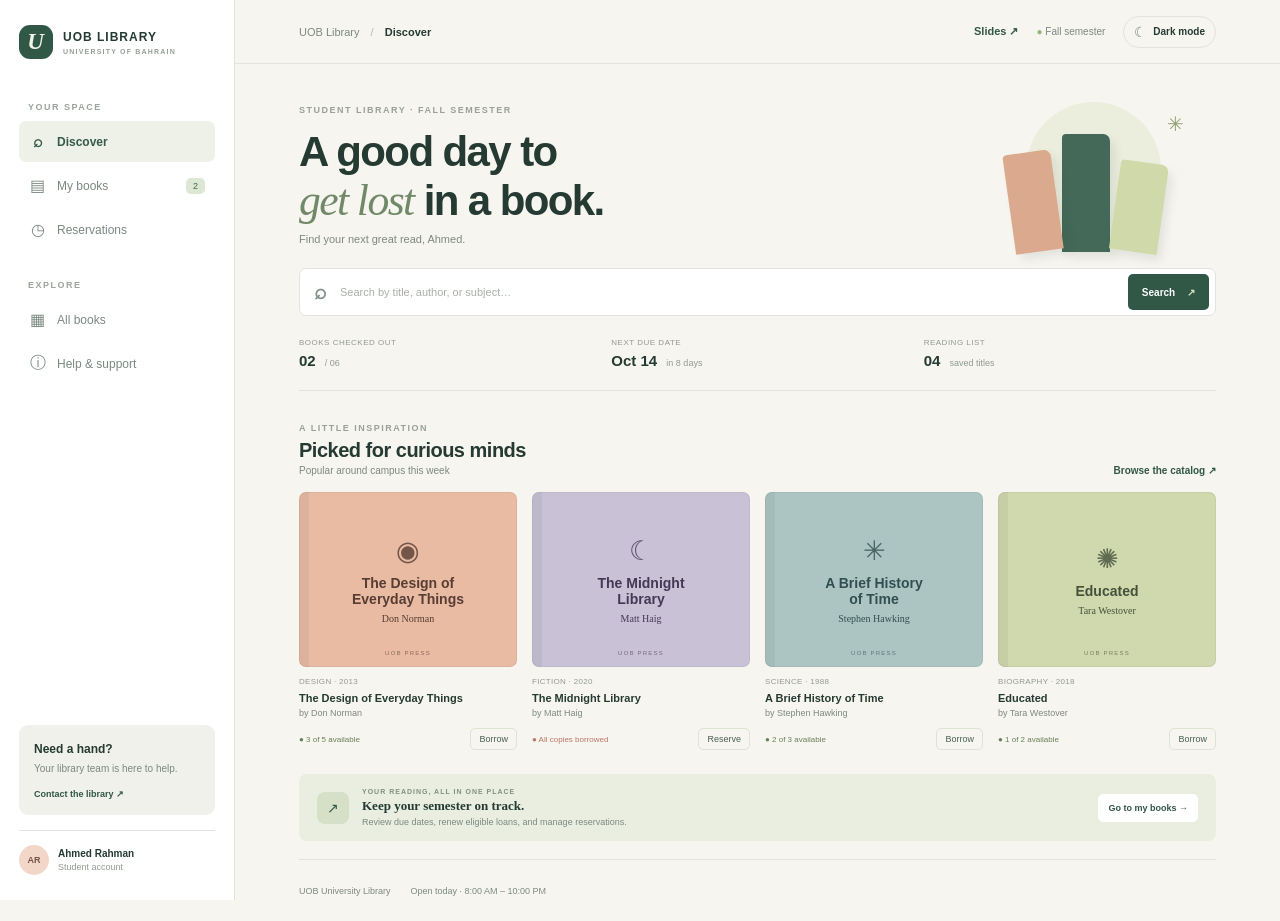
==== docs/index.html @ 2f58b1dc "201" ====
<!doctype html><html lang="en"><head><meta charset="utf-8"><meta name="viewport" content="width=device-width,initial-scale=1"><title>UOB Library · Student account</title><link rel="stylesheet" href="./app-assets/app.css"><script defer src="./app-assets/app.js"></script></head><body><div class="app-shell"><aside class="sidebar"><a class="brand" href="./index.html"><b>U</b><span>UOB LIBRARY<small>UNIVERSITY OF BAHRAIN</small></span></a><small class="nav-label">YOUR SPACE</small><a class="nav active" href="#discover"><i>⌕</i> Discover</a><a class="nav" href="#loans"><i>▤</i> My books <em>2</em></a><a class="nav" href="#reservations"><i>◷</i> Reservations</a><small class="nav-label explore">EXPLORE</small><a class="nav" href="#catalog"><i>▦</i> All books</a><a class="nav" href="#help"><i>ⓘ</i> Help & support</a><div class="side-bottom"><div class="help"><b>Need a hand?</b><p>Your library team is here to help.</p><span class="contact-display" aria-label="Contact the library, preview only">Contact the library ↗</span></div><div class="student"><span>AR</span><div><b>Ahmed Rahman</b><small>Student account</small></div></div></div></aside><main><header class="topbar"><div>UOB Library <span>/</span> <b>Discover</b></div><div class="top-tools"><a class="scenario-link" href="./slides/">Slides ↗</a><span class="term">● Fall semester</span><button id="themeToggle" class="theme" aria-label="Switch to dark mode"><span>☾</span><b>Dark mode</b></button></div></header><section class="content" id="discover"><div class="welcome"><div><small class="eyebrow">STUDENT LIBRARY · FALL SEMESTER</small><h1>A good day to<br><em>get lost</em> in a book.</h1><p>Find your next great read, Ahmed.</p></div><div class="art"><div class="sun"></div><i class="a"></i><i class="b"></i><i class="c"></i><span>✳</span></div></div><form class="search" id="searchForm"><b>⌕</b><input id="searchInput" placeholder="Search by title, author, or subject…" aria-label="Search books"><button>Search <span>↗</span></button></form><div class="stats"><div><small>BOOKS CHECKED OUT</small><b>02 <i>/ 06</i></b></div><div><small>NEXT DUE DATE</small><b>Oct 14 <i>in 8 days</i></b></div><div><small>READING LIST</small><b>04 <i>saved titles</i></b></div></div><section class="catalog" id="catalog"><div class="section-title"><div><small class="eyebrow">A LITTLE INSPIRATION</small><h2>Picked for curious minds</h2><p>Popular around campus this week</p></div><span>Browse the catalog ↗</span></div><div class="books-grid" id="bookGrid"><article class="book-card" data-search="the design of everyday things don norman design"><div class="cover peach"><span>◉</span><b>The Design of<br>Everyday Things</b><i>Don Norman</i><small>UOB PRESS</small></div><small class="category">DESIGN · 2013</small><h3>The Design of Everyday Things</h3><p>by Don Norman</p><div class="card-foot"><small>● 3 of 5 available</small><button class="action">Borrow</button></div></article><article class="book-card" data-search="the midnight library matt haig fiction"><div class="cover lilac"><span>☾</span><b>The Midnight<br>Library</b><i>Matt Haig</i><small>UOB PRESS</small></div><small class="category">FICTION · 2020</small><h3>The Midnight Library</h3><p>by Matt Haig</p><div class="card-foot"><small class="unavailable">● All copies borrowed</small><button class="action reserve">Reserve</button></div></article><article class="book-card" data-search="a brief history of time stephen hawking science"><div class="cover blue"><span>✳</span><b>A Brief History<br>of Time</b><i>Stephen Hawking</i><small>UOB PRESS</small></div><small class="category">SCIENCE · 1988</small><h3>A Brief History of Time</h3><p>by Stephen Hawking</p><div class="card-foot"><small>● 2 of 3 available</small><button class="action">Borrow</button></div></article><article class="book-card" data-search="educated tara westover biography"><div class="cover sage"><span>✺</span><b>Educated</b><i>Tara Westover</i><small>UOB PRESS</small></div><small class="category">BIOGRAPHY · 2018</small><h3>Educated</h3><p>by Tara Westover</p><div class="card-foot"><small>● 1 of 2 available</small><button class="action">Borrow</button></div></article></div><p id="empty" class="empty" hidden>No books match your search. Try a different title or author.</p></section><section class="loan-banner" id="loans"><div>↗</div><p><small>YOUR READING, ALL IN ONE PLACE</small><b>Keep your semester on track.</b><span>Review due dates, renew eligible loans, and manage reservations.</span></p><a href="#loans">Go to my books →</a></section><footer id="help">UOB University Library <span>Open today · 8:00 AM – 10:00 PM</span></footer></section></main></div></body></html>
---- docs/app-assets/app.css ----
:root{--bg:#f7f5ef;--surface:#fff;--ink:#243a32;--green:#315747;--sage:#dce7d4;--muted:#7b8980;--line:#e2e3dc;--coral:#d98b72;--gold:#d3b76f}*{box-sizing:border-box}body{margin:0;background:var(--bg);color:var(--ink);font:14px 'DM Sans',Arial,sans-serif;transition:background .3s,color .3s}.app-shell{min-height:100vh}.sidebar{position:fixed;inset:0 auto 0 0;width:235px;background:var(--surface);border-right:1px solid var(--line);padding:25px 19px;display:flex;flex-direction:column;z-index:2}.brand{display:flex;align-items:center;gap:10px;text-decoration:none;color:var(--ink);font-size:12px;font-weight:800;letter-spacing:1px;margin:0 0 43px}.brand>b{width:34px;height:34px;border-radius:11px;background:var(--green);color:#f2f3e7;display:grid;place-items:center;font:italic 700 23px Georgia}.brand small{display:block;font-size:7px;color:#95a097;letter-spacing:1.2px;margin-top:4px}.nav-label{font-size:9px;letter-spacing:1.5px;color:#9ba49c;font-weight:700;margin:0 0 9px 9px}.nav{height:41px;display:flex;align-items:center;gap:11px;padding:0 10px;margin-bottom:3px;border-radius:7px;color:var(--muted);text-decoration:none;font-size:12px}.nav.active{background:#edf1e7;color:#365a47;font-weight:700}.nav i{font-size:16px;font-style:normal;width:17px;text-align:center}.nav em{margin-left:auto;font-style:normal;font-size:9px;padding:3px 7px;border-radius:5px;background:var(--sage);color:#49624f}.nav-label.explore{margin-top:27px}.side-bottom{margin-top:auto}.help{padding:15px;background:#f0f1eb;border-radius:9px;margin-bottom:15px}.help b{font-size:12px}.help p{font-size:10px;color:var(--muted);margin:7px 0 10px}.help a{font-size:9px;color:var(--green);font-weight:700;text-decoration:none}.student{border-top:1px solid var(--line);padding-top:14px;display:flex;align-items:center;gap:9px}.student>span{width:30px;height:30px;border-radius:50%;display:grid;place-items:center;background:#f2d7c8;color:#765548;font-size:9px;font-weight:bold}.student b,.student small{display:block;font-size:10px}.student small{font-size:9px;color:#909b92;margin-top:3px}main{margin-left:235px}.topbar{height:64px;border-bottom:1px solid var(--line);display:flex;align-items:center;justify-content:space-between;padding:0 clamp(20px,5vw,70px);color:var(--muted);font-size:11px}.topbar>div:first-child span{padding:0 8px;color:#b7bdb5}.topbar b{color:var(--ink)}.top-tools{display:flex;gap:18px;align-items:center}.scenario-link{color:var(--green);text-decoration:none;font-weight:700}.term{font-size:10px}.term:first-letter{color:#98b578}.theme{border:1px solid var(--line);border-radius:20px;background:transparent;color:var(--ink);padding:7px 10px;display:flex;align-items:center;gap:6px;cursor:pointer;font-size:10px}.theme span{font-size:14px;color:#718968}.content{max-width:1160px;margin:auto;padding:36px clamp(20px,5vw,70px) 0}.welcome{min-height:168px;display:flex;justify-content:space-between;position:relative;overflow:hidden}.eyebrow{font-size:9px;letter-spacing:1.5px;color:#98a099;font-weight:700}.welcome h1{font:600 clamp(30px,3.5vw,42px)/1.12 Manrope,Arial,sans-serif;letter-spacing:-1.6px;margin:12px 0 8px}.welcome h1 em{font:italic 500 1.04em Georgia,serif;color:#718968}.welcome p{font-size:11px;color:var(--muted);margin:0}.art{width:200px;position:absolute;right:30px;top:2px;height:150px;display:flex;justify-content:center;align-items:flex-end;gap:5px}.sun{position:absolute;width:135px;height:135px;background:#eceedd;border-radius:50%;top:0;right:25px;z-index:-1}.art i{height:100px;width:48px;border-radius:4px 7px 0 0;background:#dba98d;box-shadow:5px 6px 10px #243a3218;transform:rotate(-8deg)}.art .b{height:118px;background:#456958;transform:none}.art .c{height:90px;background:#cfd9a9;transform:rotate(8deg)}.art span{position:absolute;right:2px;top:10px;color:#91a174;font-size:20px}.search{height:48px;background:var(--surface);border:1px solid var(--line);border-radius:7px;display:flex;align-items:center;padding:5px 6px 5px 14px}.search>b{font-size:21px;color:#829088;margin-right:11px}.search input{flex:1;min-width:0;border:0;background:none;outline:0;color:var(--ink);font:11px Arial}.search input::placeholder{color:#a8afa8}.search button{height:36px;padding:0 14px;border:0;background:var(--green);color:white;border-radius:5px;font-size:10px;font-weight:700;cursor:pointer}.search button span{padding-left:9px;color:#d5e2be}.stats{height:75px;border-bottom:1px solid var(--line);display:flex;align-items:center;justify-content:space-between;gap:20px}.stats>div{flex:1}.stats small{display:block;color:#909a92;font-size:8px;letter-spacing:.5px;margin-bottom:5px}.stats b{font:700 15px Manrope,Arial,sans-serif}.stats i{font:400 9px Arial;color:#909a92;margin-left:5px}.catalog{padding-top:27px}.section-title{display:flex;justify-content:space-between;align-items:end;margin-bottom:16px}.section-title h2{font:700 20px Manrope,Arial;margin:5px 0 3px;letter-spacing:-.5px}.section-title p{margin:0;color:var(--muted);font-size:10px}.section-title>span{font-size:10px;color:var(--green);font-weight:700}.books-grid{display:grid;grid-template-columns:repeat(4,minmax(0,1fr));gap:15px}.book-card{min-width:0}.cover{height:175px;border-radius:7px;display:flex;flex-direction:column;align-items:center;justify-content:center;position:relative;overflow:hidden;box-shadow:inset 0 0 0 1px #243a3210}.cover:before{content:'';position:absolute;left:0;top:0;bottom:0;width:10px;background:#243a3210}.cover.peach{background:#e9bba3;color:#573d33}.cover.lilac{background:#c9c1d5;color:#443954}.cover.blue{background:#acc4c2;color:#314f50}.cover.sage{background:#d0d8ad;color:#45513b}.cover>span{font-size:27px;margin-bottom:8px;opacity:.8}.cover>b{font:700 14px/1.15 Manrope,Arial;text-align:center;max-width:140px}.cover>i{font:10px Georgia;margin-top:6px}.cover>small{position:absolute;bottom:11px;font-size:6px;letter-spacing:1.2px;opacity:.65}.category{display:block;font-size:8px;color:#919a93;letter-spacing:.3px;margin-top:10px}.book-card h3{font:700 11px/1.4 Manrope,Arial;margin:5px 0 2px;white-space:nowrap;overflow:hidden;text-overflow:ellipsis}.book-card>p{margin:0;color:var(--muted);font-size:9px}.card-foot{display:flex;align-items:center;justify-content:space-between;margin-top:10px;gap:5px}.card-foot small{font-size:8px;color:#66805a;white-space:nowrap}.card-foot small.unavailable{color:#b87866}.action{border:1px solid #dce5d3;border-radius:5px;background:transparent;color:#49624f;padding:5px 8px;font-size:9px;cursor:pointer}.action:hover{background:var(--sage)}.empty{color:var(--muted);font-size:12px;padding:20px}.loan-banner{margin-top:24px;background:#e9eee1;border-radius:8px;padding:14px 18px;display:flex;align-items:center;gap:13px}.loan-banner>div{width:32px;height:32px;border-radius:8px;background:#d5e0c7;display:grid;place-items:center;color:var(--green)}.loan-banner p{display:grid;gap:3px;margin:0}.loan-banner small{font-size:7px;letter-spacing:1px;color:#82917e;font-weight:bold}.loan-banner p b{font:700 13px Manrope}.loan-banner p span{font-size:9px;color:var(--muted)}.loan-banner>a{margin-left:auto;text-decoration:none;background:var(--surface);border-radius:5px;padding:9px 10px;font-size:9px;color:var(--green);font-weight:700;white-space:nowrap}footer{height:62px;margin-top:18px;border-top:1px solid var(--line);display:flex;align-items:center;color:var(--muted);font-size:9px}footer span{margin-left:20px}
body.dark-mode{--bg:#18241f;--surface:#202f28;--ink:#edf1e8;--green:#bdd3a6;--sage:#2a4035;--muted:#b1beb4;--coral:#eba68d;--line:#3b4a41;background:var(--bg);color:var(--ink)}body.dark-mode .nav.active,body.dark-mode .help{background:#2a4035;color:#e4ebdc}body.dark-mode .sun{background:#2b4034}body.dark-mode .loan-banner{background:#26392f}body.dark-mode .loan-banner>div{background:#314a3b}body.dark-mode .cover.peach{background:#a96d54;color:#fff}body.dark-mode .cover.lilac{background:#605775;color:#fff}body.dark-mode .cover.blue{background:#496c6a;color:#fff}body.dark-mode .cover.sage{background:#687849;color:#fff}body.dark-mode .theme span{color:#e4ca82}body.dark-mode .action{border-color:#4c6253;color:#e1eadb}body.dark-mode .action:hover{background:#344b3c}
@media(max-width:950px){.sidebar{width:185px;padding:20px 12px}.main{margin-left:185px}main{margin-left:185px}.content{padding-left:28px;padding-right:28px}.cover{height:155px}.books-grid{grid-template-columns:repeat(2,minmax(0,1fr))}.cover{height:180px}}
@media(max-width:640px){.sidebar{width:57px;padding:16px 8px}.brand{margin:0 auto 33px}.brand span,.nav-label,.nav:not(.active) em,.nav:not(.active){font-size:0}.nav{justify-content:center;padding:0}.nav i{font-size:17px}.nav em{display:none}.side-bottom{display:none}main{margin-left:57px}.topbar{height:55px;padding:0 13px;font-size:9px}.top-tools{gap:8px}.term{display:none}.scenario-link{font-size:9px}.theme{padding:6px 8px}.theme b{font-size:9px}.content{padding:25px 14px 0}.welcome{min-height:155px}.welcome h1{font-size:29px}.art{right:-39px;opacity:.45}.stats{gap:8px}.stats small{font-size:7px}.stats b{font-size:13px}.stats i{display:block;margin:3px 0 0;font-size:8px}.section-title h2{font-size:16px}.section-title>span{font-size:8px}.books-grid{gap:11px}.cover{height:145px}.cover>b{font-size:12px}.book-card h3{font-size:10px}.card-foot{flex-wrap:wrap}.card-foot small{font-size:7px}.loan-banner{padding:12px;flex-wrap:wrap}.loan-banner p{max-width:230px}.loan-banner p span{font-size:8px}.loan-banner>a{margin-left:45px;margin-top:2px}footer{height:auto;padding:14px 0;flex-wrap:wrap;gap:7px}footer span{margin-left:0;width:100%}}
@media(max-width:640px){.topbar>div:first-child{font-size:8px;white-space:nowrap}.top-tools{gap:6px}.scenario-link{font-size:8px;white-space:nowrap}.theme{padding:6px 7px}.theme b{font-size:8px}}

.contact-display{display:inline-block;color:var(--green);font-size:9px;font-weight:700;text-decoration:none;cursor:default;pointer-events:none}
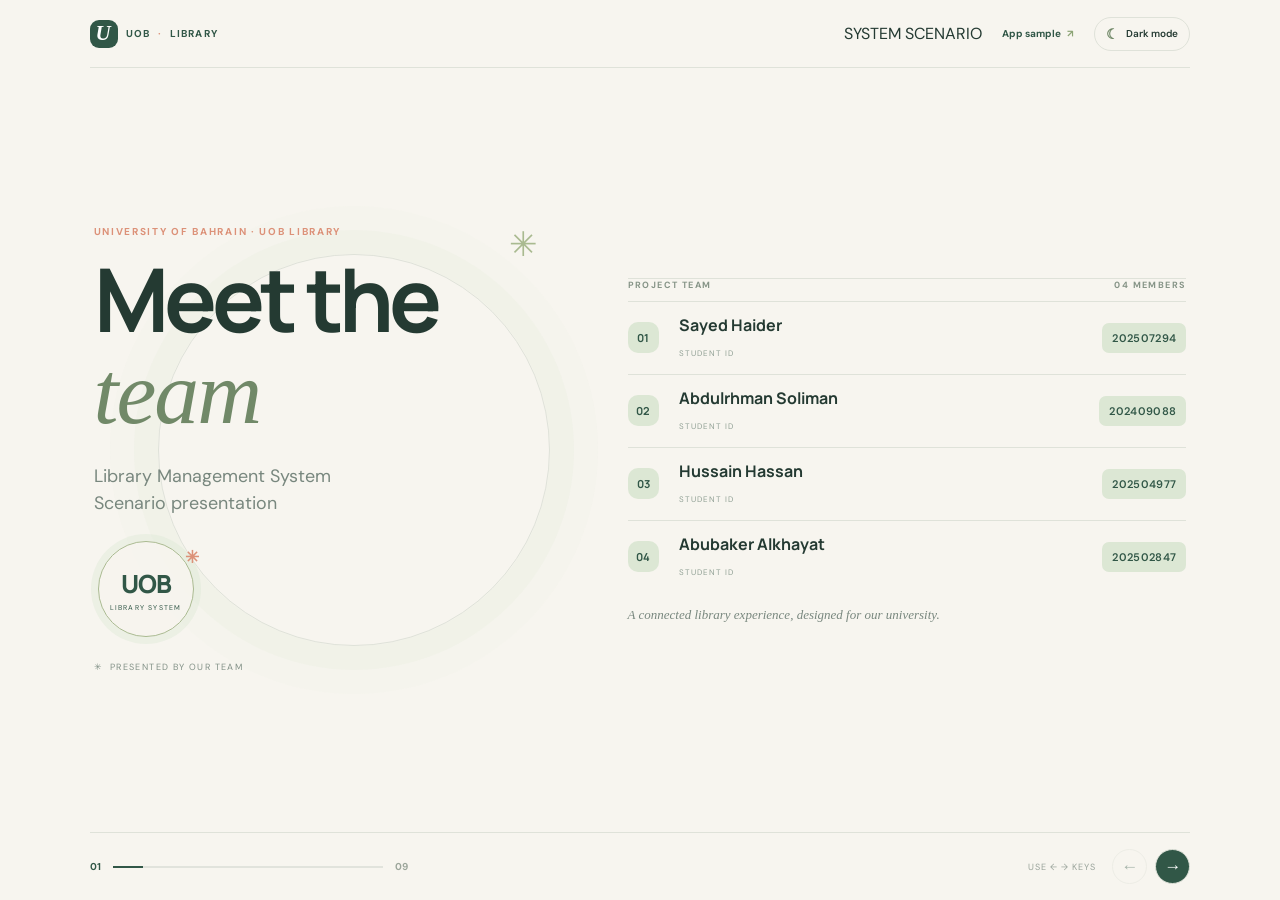
==== commit e70ce797: "201" ====
--- a/docs/index.html
+++ b/docs/index.html
@@ -1,5 +1,16 @@
-<!doctype html><html lang="en"><head><meta charset="utf-8"><meta name="viewport" content="width=device-width,initial-scale=1"><title>UOB Library · Student account</title><link rel="stylesheet" href="./app-assets/app.css"><script defer src="./app-assets/app.js"></script></head><body><div class="app-shell"><aside class="sidebar"><a class="brand" href="./index.html"><b>U</b><span>UOB LIBRARY<small>UNIVERSITY OF BAHRAIN</small></span></a><small class="nav-label">YOUR SPACE</small><a class="nav active" href="#discover"><i>⌕</i> Discover</a><a class="nav" href="#loans"><i>▤</i> My books <em>2</em></a><a class="nav" href="#reservations"><i>◷</i> Reservations</a><small class="nav-label explore">EXPLORE</small><a class="nav" href="#catalog"><i>▦</i> All books</a><a class="nav" href="#help"><i>ⓘ</i> Help & support</a><div class="side-bottom"><div class="help"><b>Need a hand?</b><p>Your library team is here to help.</p><span class="contact-display" aria-label="Contact the library, preview only">Contact the library ↗</span></div><div class="student"><span>AR</span><div><b>Ahmed Rahman</b><small>Student account</small></div></div></div></aside><main><header class="topbar"><div>UOB Library <span>/</span> <b>Discover</b></div><div class="top-tools"><a class="scenario-link" href="./slides/">Slides ↗</a><span class="term">● Fall semester</span><button id="themeToggle" class="theme" aria-label="Switch to dark mode"><span>☾</span><b>Dark mode</b></button></div></header><section class="content" id="discover"><div class="welcome"><div><small class="eyebrow">STUDENT LIBRARY · FALL SEMESTER</small><h1>A good day to<br><em>get lost</em> in a book.</h1><p>Find your next great read, Ahmed.</p></div><div class="art"><div class="sun"></div><i class="a"></i><i class="b"></i><i class="c"></i><span>✳</span></div></div><form class="search" id="searchForm"><b>⌕</b><input id="searchInput" placeholder="Search by title, author, or subject…" aria-label="Search books"><button>Search <span>↗</span></button></form><div class="stats"><div><small>BOOKS CHECKED OUT</small><b>02 <i>/ 06</i></b></div><div><small>NEXT DUE DATE</small><b>Oct 14 <i>in 8 days</i></b></div><div><small>READING LIST</small><b>04 <i>saved titles</i></b></div></div><section class="catalog" id="catalog"><div class="section-title"><div><small class="eyebrow">A LITTLE INSPIRATION</small><h2>Picked for curious minds</h2><p>Popular around campus this week</p></div><span>Browse the catalog ↗</span></div><div class="books-grid" id="bookGrid"><article class="book-card" data-search="the design of everyday things don norman design"><div class="cover peach"><span>◉</span><b>The Design of<br>Everyday Things</b><i>Don Norman</i><small>UOB PRESS</small></div><small class="category">DESIGN · 2013</small><h3>The Design of Everyday Things</h3><p>by Don Norman</p><div class="card-foot"><small>● 3 of 5 available</small><button class="action">Borrow</button></div></article><article class="book-card" data-search="the midnight library matt haig fiction"><div class="cover lilac"><span>☾</span><b>The Midnight<br>Library</b><i>Matt Haig</i><small>UOB PRESS</small></div><small class="category">FICTION · 2020</small><h3>The Midnight Library</h3><p>by Matt Haig</p><div class="card-foot"><small class="unavailable">● All copies borrowed</small><button class="action reserve">Reserve</button></div></article><article class="book-card" data-search="a brief history of time stephen hawking science"><div class="cover blue"><span>✳</span><b>A Brief History<br>of Time</b><i>Stephen Hawking</i><small>UOB PRESS</small></div><small class="category">SCIENCE · 1988</small><h3>A Brief History of Time</h3><p>by Stephen Hawking</p><div class="card-foot"><small>● 2 of 3 available</small><button class="action">Borrow</button></div></article><article class="book-card" data-search="educated tara westover biography"><div class="cover sage"><span>✺</span><b>Educated</b><i>Tara Westover</i><small>UOB PRESS</small></div><small class="category">BIOGRAPHY · 2018</small><h3>Educated</h3><p>by Tara Westover</p><div class="card-foot"><small>● 1 of 2 available</small><button class="action">Borrow</button></div></article></div><p id="empty" class="empty" hidden>No books match your search. Try a different title or author.</p></section><section class="loan-banner" id="loans"><div>↗</div><p><small>YOUR READING, ALL IN ONE PLACE</small><b>Keep your semester on track.</b><span>Review due dates, renew eligible loans, and manage reservations.</span></p><a href="#loans">Go to my books →</a></section><footer id="help">UOB University Library <span>Open today · 8:00 AM – 10:00 PM</span></footer></section></main></div></body></html>
+<!doctype html><html lang="en"><head><meta charset="utf-8"><meta name="viewport" content="width=device-width,initial-scale=1"><title>UOB Library — Scenario</title><link rel="stylesheet" href="./presentation-assets/slides.css"><script defer src="./presentation-assets/slides.js"></script></head><body><main class="deck"><header><a href="./index.html" class="brand"><b>U</b> UOB <i>·</i> LIBRARY</a><div class="head-tools"><span>SYSTEM SCENARIO</span><a class="app-link" href="./app/">App sample <b>↗</b></a><button class="theme-toggle" id="themeToggle" type="button" aria-label="Switch to dark mode" title="Switch to dark mode"><span aria-hidden="true">☾</span><b>Dark mode</b></button></div></header><div class="stage" aria-live="polite">
+<section class="slide team-slide active" aria-label="Project team"><div class="team-intro"><p class="eyebrow">UNIVERSITY OF BAHRAIN · UOB LIBRARY</p><h1>Meet the<br><em>team</em></h1><p class="sub">Library Management System<br>Scenario presentation</p><div class="team-seal" aria-hidden="true"><span>UOB</span><i>LIBRARY SYSTEM</i><b>✳</b></div><small>✳ &nbsp;PRESENTED BY OUR TEAM</small></div><div class="team-roster"><div class="team-roster-head"><span>PROJECT TEAM</span><span>04 MEMBERS</span></div><article class="team-card"><span class="team-index">01</span><div><h3>Sayed Haider</h3><small>STUDENT ID</small></div><b>202507294</b></article><article class="team-card"><span class="team-index">02</span><div><h3>Abdulrhman Soliman</h3><small>STUDENT ID</small></div><b>202409088</b></article><article class="team-card"><span class="team-index">03</span><div><h3>Hussain Hassan</h3><small>STUDENT ID</small></div><b>202504977</b></article><article class="team-card"><span class="team-index">04</span><div><h3>Abubaker Alkhayat</h3><small>STUDENT ID</small></div><b>202502847</b></article><p class="team-note">A connected library experience, designed for our university.</p></div></section>
+<section class="slide cover"><div><p class="eyebrow">UNIVERSITY LIBRARY · SYSTEM OVERVIEW</p><h1>Library<br>Management<br><em>System</em></h1><p class="sub">A student-centered scenario for finding books, managing loans, and supporting library staff.</p><small>✳ &nbsp;SCENARIO PRESENTATION · 9 SLIDES</small></div><div class="books"><div class="sun"></div><i class="book one">READ</i><i class="book two">LEARN</i><i class="book three">GROW</i><b>✳</b></div></section>
+<section class="slide"><p class="eyebrow">01 — THE PEOPLE</p><h2>One library.<br><em>Three perspectives.</em></h2><p class="sub">The LMS connects the people who use and run the university library.</p><div class="rows"><article><b>01</b><div><h3>Students</h3><p>Search the catalog, reserve books, and manage active loans.</p></div><span>↗</span></article><article><b>02</b><div><h3>Librarians</h3><p>Maintain inventory and member records; check books in and out.</p></div><span>⌕</span></article><article><b>03</b><div><h3>Administrators</h3><p>Review circulation, popular titles, overdue books, and fines.</p></div><span>▥</span></article></div><blockquote>One shared system keeps catalog, loan, reservation, and report data in sync.</blockquote></section>
+<section class="slide"><p class="eyebrow">02 — STUDENT JOURNEY</p><h2>Ahmed’s path<br><em>through the library</em></h2><p class="sub">From course reading to a completed return.</p><div class="journey"><article><b>01</b><h3>Sign in</h3><p>University account</p></article><article><b>02</b><h3>Search</h3><p>Find a title</p></article><article><b>03</b><h3>Reserve</h3><p>Join the queue</p></article><article><b>04</b><h3>Collect</h3><p>Check out</p></article><article><b>05</b><h3>Renew</h3><p>If eligible</p></article><article><b>06</b><h3>Return</h3><p>Close the loan</p></article></div><div class="note"><b>LIVE RECORDS</b><span>Availability and loan details update as each action happens.</span></div></section>
+<section class="slide"><p class="eyebrow">03 — RESERVATIONS & CHECKOUT</p><h2>When every copy<br><em>is already borrowed</em></h2><div class="reserve"><div class="cover-art"><small>UOB</small><b>THE<br>COURSE<br>TEXTBOOK</b><i>University Press</i><p>● &nbsp;0 copies available</p></div><div class="flow"><article><b>01</b><div><h3>Search the catalog</h3><p>See title, author, category, publication details, and availability.</p></div></article><article><b>02</b><div><h3>Join the reservation queue</h3><p>The LMS records Ahmed’s request and queue position.</p></div></article><article><b>03</b><div><h3>Get a collection notice</h3><p>A return updates availability and triggers a notification.</p></div></article><article><b>04</b><div><h3>Check out with a librarian</h3><p>Account verified; checkout and due dates are recorded.</p></div></article></div></div><blockquote>At checkout, the book status changes from available to borrowed.</blockquote></section>
+<section class="slide"><p class="eyebrow">04 — LOANS & RETURNS</p><h2>A loan that<br><em>keeps moving</em></h2><div class="stages"><article><b>◷</b><small>BEFORE DUE DATE</small><h3>A timely reminder</h3><p>The system reminds Ahmed a few days before the loan is due.</p></article><article><b>↻</b><small>RENEWAL REQUEST</small><h3>Check eligibility</h3><p>Renewal is allowed when Ahmed qualifies and nobody else reserved the book.</p></article><article><b>✓</b><small>AT THE DESK</small><h3>Return and update</h3><p>An on-time return restores availability without a fine.</p></article></div><div class="note"><strong>Returned late?</strong><span>The LMS calculates fines under library rules and can send overdue notices.</span></div></section>
+<section class="slide"><p class="eyebrow">05 — LIBRARIAN WORKSPACE</p><h2>The collection,<br><em>well cared for</em></h2><div class="librarian"><div class="inventory"><small>INVENTORY</small><h3>Add new books to the catalog.</h3><p>Enter title, author, ISBN, category, and copy count.</p><div class="stack"><i></i><i></i><i></i><b>+ NEW TITLE</b></div></div><div class="list"><article><b>↗</b><div><h3>Checkout & return</h3><p>Record circulation and keep availability current.</p></div></article><article><b>◎</b><div><h3>Member profiles</h3><p>Update contact details and borrowing history.</p></div></article><article><b>≋</b><div><h3>Account verification</h3><p>Confirm student accounts at the service desk.</p></div></article></div></div></section>
+<section class="slide"><p class="eyebrow">06 — ADMINISTRATION</p><h2>Reports that help<br><em>the library plan</em></h2><p class="sub">Administrators can see how the collection is being used.</p><div class="reports"><article><b>01</b><h3>Circulation</h3><p>Books borrowed and returned over a selected period.</p><div class="bars"><i></i><i></i><i></i><i></i><i></i><i></i><i></i></div></article><article><b>02</b><h3>Popular titles</h3><p>Books with the highest student demand.</p><hr><hr><hr></article><article><b>03</b><h3>Overdue books</h3><p>Items past their due dates.</p><hr><hr><hr></article><article><b>04</b><h3>Unpaid fines</h3><p>Outstanding member balances.</p><strong class="money">$ —</strong></article></div><blockquote>Reports can guide collection planning and show where service needs attention.</blockquote></section>
+<section class="slide"><p class="eyebrow">07 — THE BIG PICTURE</p><h2>A more connected<br><em>library experience</em></h2><p class="sub">One system supports the full cycle of library service.</p><div class="cycle"><span>AUTHENTICATE</span>→<span>DISCOVER</span>→<span>RESERVE</span>→<span>BORROW</span>→<span>RENEW</span>→<span>RETURN</span></div><div class="outcomes"><article><small>STUDENTS</small><p>Find and manage the books they need.</p></article><article><small>LIBRARIANS</small><p>Keep records and inventory current.</p></article><article><small>UNIVERSITY</small><p>Understand how its collection is used.</p></article></div><blockquote>Library resources become easier to find, manage, and improve.</blockquote></section>
+</div><footer><div class="progress"><b id="count">01</b><div><i id="fill"></i></div><span id="total">09</span></div><div class="controls"><small>USE ← → KEYS</small><button id="prev" aria-label="Previous slide">←</button><button id="next" aria-label="Next slide">→</button></div></footer></main></body></html>
 
 
 
 
+
--- a/docs/presentation-assets/slides.css
+++ b/docs/presentation-assets/slides.css
@@ -0,0 +1,44 @@
+@import url('https://fonts.googleapis.com/css2?family=DM+Sans:wght@400;500;600;700&family=Manrope:wght@400;500;600;700;800&display=swap');:root{--bg:#f7f5ef;--ink:#243a32;--green:#315747;--sage:#dce7d4;--muted:#78877e;--coral:#dc9178;--line:#dfe2d9;--serif:Georgia,serif}*{box-sizing:border-box}body{margin:0;background:var(--bg);color:var(--ink);font-family:'DM Sans',sans-serif}.deck{height:100dvh;min-height:560px;padding:0 clamp(22px,7vw,110px);display:flex;flex-direction:column;max-width:1600px;margin:auto;overflow:hidden}header,footer{height:68px;flex:none;display:flex;align-items:center;justify-content:space-between;border-bottom:1px solid var(--line);z-index:4}header>span{font-size:9px;letter-spacing:1.3px;color:#96a097;font-weight:bold}.brand{font-size:10px;letter-spacing:1.1px;font-weight:bold;text-decoration:none;color:var(--green);display:flex;gap:8px;align-items:center}.brand b{background:var(--green);border-radius:9px;width:28px;height:28px;display:grid;place-items:center;color:white;font:italic bold 21px Georgia}.brand i{color:var(--coral);font-style:normal}.stage{flex:1;min-height:0;position:relative}.slide{position:absolute;inset:0;display:flex;flex-direction:column;justify-content:center;padding:30px 4px;opacity:0;visibility:hidden;transform:translateX(42px) scale(.99);transition:opacity .45s,transform .6s cubic-bezier(.2,.75,.2,1),visibility .45s}.slide.active{opacity:1;visibility:visible;transform:none}.slide.enter{animation:enter .55s both}@keyframes enter{from{opacity:0;transform:translateY(16px)}to{opacity:1;transform:none}}.eyebrow{color:var(--coral);font-size:10px;letter-spacing:1.7px;font-weight:bold;margin:0 0 17px}.slide h1,.slide h2{font:700 clamp(40px,5.7vw,72px)/1.04 Manrope,sans-serif;letter-spacing:-3px;margin:0}.slide h1 em,.slide h2 em{font:italic 500 1.02em var(--serif);color:#718968;letter-spacing:-2px}.sub{font-size:clamp(15px,1.65vw,20px);color:var(--muted);line-height:1.5;margin:17px 0 26px;max-width:700px}.slide small{color:#829187;letter-spacing:1.2px;font-size:9px}.cover{display:grid;grid-template-columns:1fr 1fr;align-items:center}.cover h1{font-size:clamp(55px,7vw,90px);line-height:.98;letter-spacing:-5px}.cover .sub{max-width:500px;margin:24px 0 28px}.books{height:min(58vh,440px);position:relative;display:flex;justify-content:center;align-items:flex-end;gap:13px;padding-bottom:13%;isolation:isolate}.sun{position:absolute;width:min(29vw,340px);aspect-ratio:1;border-radius:50%;background:#eceedd;top:5%;left:17%;z-index:-1;animation:breathe 4s infinite}.book{width:24%;max-width:130px;min-width:80px;border-radius:5px 9px 2px 2px;box-shadow:9px 14px 25px #243a321a;display:grid;place-items:center;writing-mode:vertical-rl;transform:rotate(180deg);font-style:normal;font-weight:bold;letter-spacing:2px;font-size:10px;animation:float 4s ease-in-out infinite}.one{height:58%;background:#dba98d;color:#573d33;rotate:9deg}.two{height:74%;background:#456958;color:white;animation-delay:.25s}.three{height:62%;background:#cfd9a9;color:#49563c;rotate:-8deg;animation-delay:.45s}.books>b{position:absolute;right:9%;top:11%;font-size:30px;color:#8da077;animation:spin 16s linear infinite}@keyframes float{50%{translate:0 -9px}}@keyframes breathe{50%{scale:1.05}}@keyframes spin{to{rotate:360deg}}.rows{max-width:930px;border-top:1px solid var(--line)}.rows article{min-height:77px;border-bottom:1px solid var(--line);display:grid;grid-template-columns:45px 1fr 35px;gap:14px;align-items:center}.rows article>b,.flow article>b{color:var(--coral);font-size:13px}.rows h3,.journey h3,.flow h3,.stages h3,.list h3{font:700 17px Manrope,sans-serif;margin:0 0 4px}.rows p,.journey p,.flow p,.stages p,.list p{margin:0;color:var(--muted);font-size:13px;line-height:1.4}.rows article>span{width:30px;height:30px;background:var(--sage);border-radius:50%;display:grid;place-items:center;color:var(--green)}blockquote{border-left:2px solid #a9ba90;padding:4px 0 4px 14px;color:#617565;font:italic 16px var(--serif);margin:24px 0 0}.journey{position:relative;display:grid;grid-template-columns:repeat(6,1fr);gap:9px;margin:24px 0 32px}.journey:before{content:'';position:absolute;left:20px;right:20px;top:23px;border-top:1px solid #cfd8c8;z-index:-1;animation:draw 1s .2s both;transform-origin:left}@keyframes draw{from{scale:0 1}to{scale:1 1}}.journey b{width:47px;height:47px;background:var(--sage);border-radius:13px;display:grid;place-items:center;margin-bottom:13px;box-shadow:0 0 0 6px var(--bg);font:700 14px Manrope;color:var(--green)}.journey article:last-child b{background:var(--green);color:white}.journey h3{font-size:14px}.journey p{font-size:11px}.note{padding:16px 20px;background:#edf1e7;border-radius:8px;display:flex;gap:22px;align-items:center;color:#58695d;font-size:14px}.note>b{white-space:nowrap;letter-spacing:1px;font-size:9px;color:var(--green)}.reserve{display:grid;grid-template-columns:.7fr 1.3fr;gap:clamp(26px,6vw,85px);align-items:center;margin-top:18px}.cover-art{height:228px;width:156px;background:#496b59;color:#eef1e6;border-radius:4px 8px 2px 2px;box-shadow:12px 15px 26px #1d332b20;padding:17px;display:flex;flex-direction:column;justify-content:space-between;margin:auto;transform:rotate(-4deg);animation:bookin .7s both}.cover-art small{color:#e4ebdd}.cover-art b{font:700 20px/1.1 Manrope}.cover-art i{font:italic 11px var(--serif)}.cover-art p{position:absolute;bottom:-41px;left:0;width:100%;text-align:center;color:#a96c59;font-size:11px;white-space:nowrap}.flow article{display:grid;grid-template-columns:34px 1fr;gap:12px;margin-bottom:17px}.flow h3{font-size:15px}.flow p{font-size:12px}.stages{display:grid;grid-template-columns:repeat(3,1fr);gap:36px;margin:38px 0 34px}.stages article{position:relative}.stages article>b{width:42px;height:42px;display:grid;place-items:center;background:var(--sage);border-radius:50%;font-size:20px;color:var(--green);margin-bottom:17px;box-shadow:0 0 0 7px var(--bg)}.stages small{color:var(--coral);font-size:9px}.stages h3{margin:9px 0 7px}.stages p{max-width:280px}.note strong{color:var(--green);white-space:nowrap}.librarian{display:grid;grid-template-columns:1fr 1fr;gap:7vw;margin-top:27px}.inventory{border-right:1px solid var(--line);padding-right:35px}.inventory>small{color:var(--coral);font-size:9px;font-weight:bold}.inventory h3{font:700 24px Manrope;margin:12px 0 9px}.inventory p{color:var(--muted);line-height:1.5;max-width:400px}.stack{display:flex;align-items:flex-end;gap:5px;height:65px;margin-top:21px}.stack i{width:17px;height:45px;background:#dba98d;border-radius:3px 3px 0 0;animation:stack .5s both}.stack i:nth-child(2){height:59px;background:#496958;animation-delay:.12s}.stack i:nth-child(3){height:52px;background:#cfd9a9;animation-delay:.22s}.stack b{font-size:9px;color:#879487;margin:0 0 7px 5px;letter-spacing:1px}@keyframes stack{from{transform:scaleY(0);transform-origin:bottom}to{transform:scaleY(1);transform-origin:bottom}}.list article{display:grid;grid-template-columns:38px 1fr;gap:12px;padding:14px 0;border-bottom:1px solid var(--line)}.list article>b{width:30px;height:30px;background:#edf1e7;color:#698064;border-radius:9px;display:grid;place-items:center}.list h3{font-size:15px}.list p{font-size:12px}.reports{display:grid;grid-template-columns:repeat(4,1fr);gap:18px}.reports article{position:relative;border-top:2px solid #c9d4bf;padding:15px 5px 8px 0;min-height:158px}.reports article>b{position:absolute;right:0;top:14px;color:#98a496;font-size:10px}.reports h3{font:700 15px Manrope;margin:9px 0 6px}.reports p{font-size:11px;line-height:1.45;color:var(--muted);min-height:33px}.reports hr{border:0;height:5px;background:#dce4d4;border-radius:4px;margin:7px 0;width:70%}.reports hr:nth-of-type(2){width:54%}.reports hr:nth-of-type(3){width:83%}.bars{height:35px;display:flex;align-items:flex-end;gap:6px}.bars i{width:11px;background:#9bae83;border-radius:3px 3px 0 0;height:40%;animation:bar .65s both}.bars i:nth-child(2){height:65%}.bars i:nth-child(3){height:48%}.bars i:nth-child(4){height:83%}.bars i:nth-child(5){height:58%}.bars i:nth-child(6){height:100%}.bars i:nth-child(7){height:72%}@keyframes bar{from{scale:1 0;transform-origin:bottom}to{scale:1 1;transform-origin:bottom}}.money{font:700 25px Manrope;color:#a5b38e}.cycle{display:flex;flex-wrap:wrap;align-items:center;gap:clamp(7px,1.1vw,16px);margin:28px 0 35px;font:700 clamp(9px,1.2vw,14px) Manrope}.cycle span{white-space:nowrap}.cycle{color:#81966d}.outcomes{display:grid;grid-template-columns:repeat(3,1fr);border-top:1px solid var(--line);border-bottom:1px solid var(--line)}.outcomes article{padding:17px 15px 17px 0}.outcomes article+article{border-left:1px solid var(--line);padding-left:18px}.outcomes small{color:var(--coral);font-size:8px;letter-spacing:1px}.outcomes p{font-size:13px;color:var(--muted);margin:7px 0 0}footer{border:0;border-top:1px solid var(--line)}.progress{display:flex;align-items:center;gap:12px;font-size:10px;color:var(--green);font-weight:bold}.progress>div{height:2px;width:min(25vw,270px);background:#e1e3dc}.progress i{display:block;height:100%;background:var(--green);width:12.5%;transition:width .45s}.progress span{color:#9ca69b}.controls{display:flex;align-items:center;gap:8px}.controls small{font-size:9px;letter-spacing:1px;color:#99a39a;margin-right:8px}.controls button{width:35px;height:35px;border:1px solid var(--line);border-radius:50%;background:transparent;color:var(--green);font-size:17px;cursor:pointer}.controls button:last-child{background:var(--green);color:white}.controls button:disabled{opacity:.4;cursor:default}
+@media(max-width:700px){.deck{padding:0 20px;min-height:520px}header,footer{height:56px}.cover{grid-template-columns:1fr}.books{position:absolute;right:-25px;bottom:55px;width:48vw;height:34vh;opacity:.35;z-index:-1}.slide h2{font-size:clamp(35px,10vw,52px);letter-spacing:-2px}.slide h2 em{letter-spacing:-1px}.cover h1{font-size:clamp(52px,14vw,75px)}.sub{font-size:14px;margin:12px 0 18px}.rows article{min-height:67px;grid-template-columns:32px 1fr 28px;gap:8px}.rows h3{font-size:15px}.rows p{font-size:11px}.journey{grid-template-columns:repeat(3,1fr);gap:15px 8px;margin:15px 0 20px}.journey:before{display:none}.journey b{width:38px;height:38px;margin-bottom:7px;box-shadow:none}.journey h3{font-size:13px}.journey p{font-size:10px}.note{display:block;padding:12px 14px;font-size:12px}.note span{display:block;margin-top:5px}.reserve{grid-template-columns:104px 1fr;gap:16px}.cover-art{width:100px;height:150px;padding:11px}.cover-art b{font-size:14px}.cover-art p{font-size:9px;bottom:-36px}.flow article{grid-template-columns:24px 1fr;gap:7px;margin-bottom:12px}.flow h3{font-size:12px}.flow p{font-size:10px}.stages{grid-template-columns:1fr;gap:12px;margin:18px 0}.stages article{display:grid;grid-template-columns:34px 1fr;column-gap:10px;align-items:center}.stages article>b{grid-row:1/4;width:31px;height:31px;margin:0;box-shadow:0 0 0 4px var(--bg)}.stages small{font-size:7px}.stages h3{font-size:13px;margin:2px 0}.stages p{font-size:10px;max-width:none}.librarian{grid-template-columns:1fr;gap:5px;margin-top:12px}.inventory{border:0;border-bottom:1px solid var(--line);padding:0 0 10px}.inventory h3{font-size:18px;margin:6px 0}.inventory p{font-size:11px;margin:4px 0}.stack{display:none}.list article{padding:8px 0;grid-template-columns:29px 1fr;gap:8px}.list article>b{width:25px;height:25px}.list h3{font-size:12px}.list p{font-size:10px}.reports{grid-template-columns:repeat(2,1fr);gap:0 14px}.reports article{min-height:120px;padding-top:9px}.reports h3{font-size:13px;margin:7px 0 4px}.reports p{font-size:10px;min-height:30px}.cycle{gap:7px;font-size:8px;margin:17px 0}.outcomes article{padding:12px 6px 12px 0}.outcomes article+article{padding-left:9px}.outcomes small{font-size:7px}.outcomes p{font-size:10px}.controls small{display:none}.progress>div{width:24vw}.slide{padding:18px 0}blockquote{font-size:14px;margin-top:15px}}
+@media(prefers-reduced-motion:reduce){*,*::before,*::after{animation-duration:.01ms!important;animation-iteration-count:1!important;transition-duration:.01ms!important}}
+
+/* Theme control */
+header .head-tools{display:flex;align-items:center;gap:20px} .theme-toggle{display:flex;align-items:center;gap:7px;border:1px solid var(--line);border-radius:20px;background:transparent;color:var(--ink);padding:7px 11px;font:600 10px 'DM Sans',sans-serif;cursor:pointer;transition:background .25s,border-color .25s,transform .2s}.theme-toggle:hover{transform:translateY(-1px);background:#edf1e7}.theme-toggle span{font-size:14px;color:#718968}.theme-toggle b{font-weight:600}body{transition:background .3s,color .3s}body.dark-mode{--bg:#18241f;--ink:#edf1e8;--green:#bdd3a6;--sage:#2a4035;--muted:#b1beb4;--coral:#eba68d;--line:#3b4a41;background:var(--bg);color:var(--ink)}body.dark-mode .sun{background:#2b4034}body.dark-mode .note{background:#26392f;color:#d2ded1}body.dark-mode .journey b{box-shadow:0 0 0 6px var(--bg)}body.dark-mode .stages article>b{box-shadow:0 0 0 7px var(--bg)}body.dark-mode .cover-art{background:#365745;color:#f0f2e9}body.dark-mode .book.one{background:#a96d54;color:#fff}body.dark-mode .book.two{background:#315442}body.dark-mode .book.three{background:#8c9d68;color:#fff}body.dark-mode .controls button:last-child{background:#bdd3a6;color:#18241f;border-color:#bdd3a6}body.dark-mode .theme-toggle{color:var(--ink)}body.dark-mode .theme-toggle:hover{background:#26392f}body.dark-mode .theme-toggle span{color:#e4ca82}
+@media(max-width:700px){header .head-tools{gap:9px}.head-tools>span{font-size:7px}.theme-toggle{padding:6px 8px}.theme-toggle b{font-size:9px}}
+.app-link{color:var(--green);font-size:10px;font-weight:700;text-decoration:none;white-space:nowrap}.app-link b{padding-left:4px;color:#8ca475}@media(max-width:700px){.app-link{font-size:9px}}
+.app-link{white-space:nowrap}.head-tools{gap:14px}@media(max-width:700px){.head-tools>span{display:none}.head-tools{gap:7px}}
+
+/* Opening team slide */
+.team-slide{display:grid;grid-template-columns:.9fr 1.1fr;align-items:center;gap:clamp(28px,6vw,92px)}
+.team-intro{position:relative;isolation:isolate;padding:12px 0}
+.team-intro:before{content:"";position:absolute;z-index:-1;width:clamp(220px,31vw,390px);aspect-ratio:1;border:1px solid var(--line);border-radius:50%;left:14%;top:50%;translate:0 -50%;box-shadow:0 0 0 24px color-mix(in srgb,var(--sage) 18%,transparent),0 0 0 48px color-mix(in srgb,var(--sage) 10%,transparent);animation:team-orbit 14s linear infinite}
+.team-intro:after{content:"✳";position:absolute;z-index:-1;right:3%;top:2%;color:#a9ba90;font-size:34px;animation:team-twinkle 3s ease-in-out infinite}
+.team-intro h1{font-size:clamp(54px,7vw,88px);line-height:.98;letter-spacing:-5px}
+.team-intro .sub{margin:19px 0 25px;font-size:clamp(14px,1.4vw,18px)}
+.team-seal{position:relative;width:96px;height:96px;margin:0 0 17px 4px;border:1px solid #a9ba90;border-radius:50%;display:flex;flex-direction:column;justify-content:center;align-items:center;gap:2px;color:var(--green);background:color-mix(in srgb,var(--bg) 84%,transparent);box-shadow:0 0 0 7px color-mix(in srgb,var(--sage) 42%,transparent);animation:seal-float 4s ease-in-out infinite}
+.team-seal span{font:800 25px Manrope;letter-spacing:-1px}.team-seal i{font-style:normal;font-size:7px;letter-spacing:1.2px}.team-seal b{position:absolute;right:-6px;top:4px;color:var(--coral);font-size:17px;animation:team-twinkle 2.8s ease-in-out infinite}
+.team-intro>small{letter-spacing:1.4px}
+.team-roster{border-top:1px solid var(--line);}
+.team-roster-head{display:flex;justify-content:space-between;align-items:center;padding:0 0 10px;color:#869487;font-size:9px;font-weight:700;letter-spacing:1.4px}
+.team-card{display:grid;grid-template-columns:38px 1fr auto;gap:13px;align-items:center;min-height:73px;border-top:1px solid var(--line);animation:team-card-in .65s both;transition:padding .25s,background .25s}
+.team-card:nth-of-type(1){animation-delay:.1s}.team-card:nth-of-type(2){animation-delay:.2s}.team-card:nth-of-type(3){animation-delay:.3s}.team-card:nth-of-type(4){animation-delay:.4s}
+.team-card:hover{padding-inline:8px;background:color-mix(in srgb,var(--sage) 28%,transparent)}
+.team-index{width:31px;height:31px;display:grid;place-items:center;border-radius:10px;background:var(--sage);color:var(--green);font:700 11px Manrope}
+.team-card h3{margin:0 0 4px;font:700 clamp(13px,1.25vw,16px) Manrope;color:var(--ink)}
+.team-card small{font-size:8px;letter-spacing:1.1px;color:#91a095}
+.team-card>b{font:600 11px 'DM Sans',sans-serif;letter-spacing:.35px;color:var(--green);background:var(--sage);padding:8px 10px;border-radius:7px;white-space:nowrap}
+.team-note{margin:14px 0 0;color:var(--muted);font:italic 13px var(--serif)}
+@keyframes team-orbit{to{rotate:360deg}}
+@keyframes team-twinkle{50%{scale:1.18;opacity:.65;rotate:12deg}}
+@keyframes seal-float{50%{translate:0 -6px}}
+@keyframes team-card-in{from{opacity:0;translate:18px 0}to{opacity:1;translate:0 0}}
+@keyframes content-rise{from{opacity:0;translate:0 12px}to{opacity:1;translate:0 0}}
+.slide.active .eyebrow{animation:content-rise .5s .04s both}
+.slide.active h2{animation:content-rise .58s .08s both}
+.slide.active .rows article,.slide.active .journey article,.slide.active .stages article,.slide.active .flow article,.slide.active .list article,.slide.active .reports article,.slide.active .outcomes article{animation:content-rise .5s both}
+.slide.active .rows article:nth-child(2),.slide.active .journey article:nth-child(2),.slide.active .stages article:nth-child(2),.slide.active .flow article:nth-child(2),.slide.active .list article:nth-child(2),.slide.active .reports article:nth-child(2),.slide.active .outcomes article:nth-child(2){animation-delay:.08s}
+.slide.active .rows article:nth-child(3),.slide.active .journey article:nth-child(3),.slide.active .stages article:nth-child(3),.slide.active .flow article:nth-child(3),.slide.active .list article:nth-child(3),.slide.active .reports article:nth-child(3),.slide.active .outcomes article:nth-child(3){animation-delay:.16s}
+.slide.active .journey article:nth-child(4),.slide.active .flow article:nth-child(4),.slide.active .reports article:nth-child(4){animation-delay:.24s}
+.slide.active .journey article:nth-child(5){animation-delay:.32s}.slide.active .journey article:nth-child(6){animation-delay:.4s}
+@media(max-width:700px){.team-slide{grid-template-columns:1fr;gap:14px;align-content:center}.team-intro{padding:0}.team-intro:before,.team-intro:after,.team-seal{display:none}.team-intro h1{font-size:clamp(42px,12vw,58px);letter-spacing:-3px}.team-intro .eyebrow{font-size:8px;margin-bottom:8px}.team-intro .sub{font-size:12px;margin:8px 0 0}.team-intro>small{display:none}.team-roster{display:grid;grid-template-columns:1fr 1fr;gap:0 10px}.team-roster-head{grid-column:1/-1;padding-bottom:7px}.team-card{grid-template-columns:25px 1fr;gap:7px;min-height:62px;padding:5px 0}.team-index{width:23px;height:23px;font-size:9px;border-radius:7px}.team-card h3{font-size:10px;line-height:1.2}.team-card small{font-size:7px}.team-card>b{grid-column:2;justify-self:start;font-size:9px;padding:5px 7px;margin-top:-2px}.team-note{grid-column:1/-1;font-size:11px;margin-top:8px}}
+@media(prefers-reduced-motion:reduce){.team-intro:before,.team-intro:after,.team-seal,.team-seal b,.team-card,.slide.active .eyebrow,.slide.active h2,.slide.active .rows article,.slide.active .journey article,.slide.active .stages article,.slide.active .flow article,.slide.active .list article,.slide.active .reports article,.slide.active .outcomes article{animation:none!important}}
